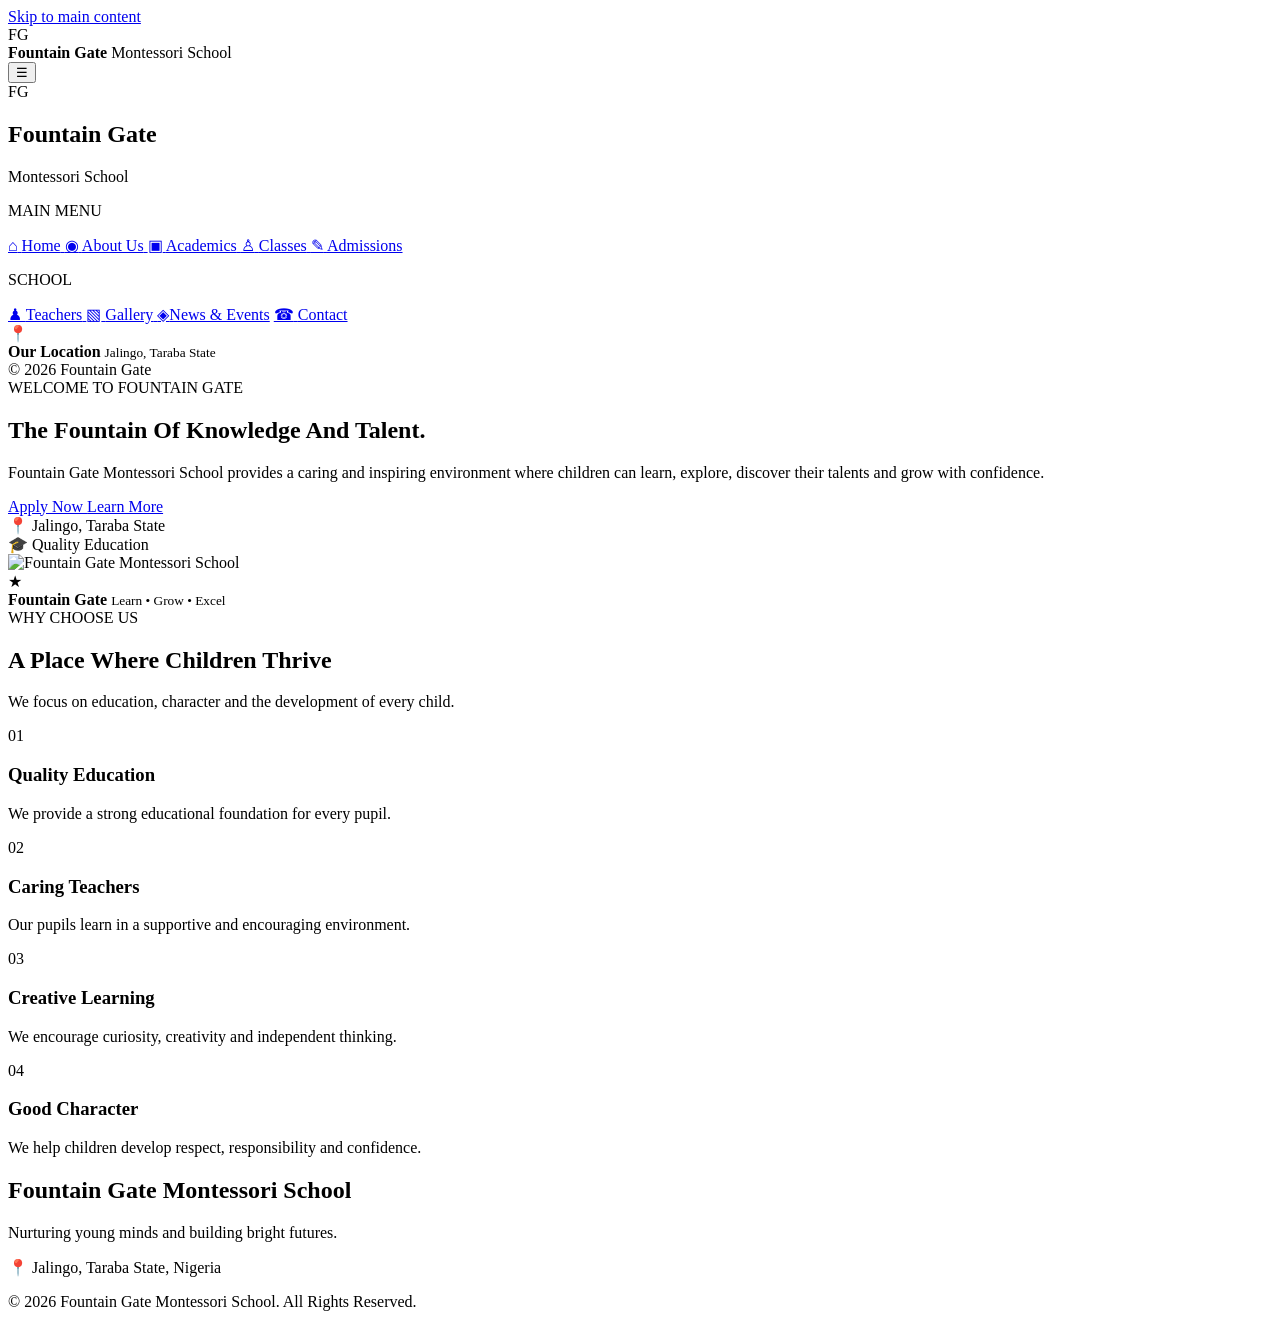
==== index.html @ 3d27c5d1 "Add files via upload" ====
<!DOCTYPE html>
<html lang="en">

<head>
    <meta charset="UTF-8">
    <meta name="viewport" content="width=device-width, initial-scale=1.0">

    <title>Fountain Gate Montessori School | Home</title>

    <meta name="description" content="Fountain Gate Montessori School: Fountain Gate Montessori School, Jalingo, Taraba State, Nigeria.">
<link rel="stylesheet" href="css/style.css">
<link rel="stylesheet" href="https://cdnjs.cloudflare.com/ajax/libs/font-awesome/6.5.2/css/all.min.css">
<link href="https://fonts.googleapis.com/css2?family=Poppins:wght@400;500;600;700;800&display=swap" rel="stylesheet">
</head>

<body>
<a class="skip" href="#main">Skip to main content</a>

<header class="mobile-header">

    <div class="mobile-logo">
        <div class="logo-box">FG</div>

        <div>
            <strong>Fountain Gate</strong>
            <span>Montessori School</span>
        </div>
    </div>

    <button type="button" class="menu-btn" id="menuBtn" aria-label="Open menu" aria-expanded="false" aria-controls="sidebar">
        ☰
    </button>

</header>


<aside class="sidebar" id="sidebar">

    <div class="sidebar-logo">

        <div class="sidebar-logo-icon">
            FG
        </div>

        <div>
            <h2>Fountain Gate</h2>
            <span>Montessori School</span>
        </div>

    </div>


    <nav class="sidebar-nav">

        <p class="nav-title">MAIN MENU</p>

        <a href="index.html" class="nav-item active">
            <span class="nav-icon">⌂</span>
            <span>Home</span>
        </a>

        <a href="about.html" class="nav-item">
            <span class="nav-icon">◉</span>
            <span>About Us</span>
        </a>

        <a href="academics.html" class="nav-item">
            <span class="nav-icon">▣</span>
            <span>Academics</span>
        </a>

        <a href="classes.html" class="nav-item">
            <span class="nav-icon">♙</span>
            <span>Classes</span>
        </a>

        <a href="admissions.html" class="nav-item">
            <span class="nav-icon">✎</span>
            <span>Admissions</span>
        </a>


        <p class="nav-title second-title">SCHOOL</p>

        <a href="teachers.html" class="nav-item">
            <span class="nav-icon">♟</span>
            <span>Teachers</span>
        </a>

        <a href="gallery.html" class="nav-item">
            <span class="nav-icon">▧</span>
            <span>Gallery</span>
        </a>
<a href="news-events.html" class="nav-item"><span class="nav-icon">◈</span><span>News &amp; Events</span></a>


        <a href="contact.html" class="nav-item">
            <span class="nav-icon">☎</span>
            <span>Contact</span>
        </a>

    </nav>


    <div class="sidebar-bottom">

        <div class="location-box">

            <span class="location-icon">📍</span>

            <div>
                <strong>Our Location</strong>
                <small>Jalingo, Taraba State</small>
            </div>

        </div>

        <div class="sidebar-year">
            © 2026 Fountain Gate
        </div>

    </div>

</aside>


<div class="overlay" id="overlay"></div>


<main class="main-content" id="main">

    <section class="hero">

        <div class="hero-content">

            <div class="hero-text">

                <span class="small-heading">
                    WELCOME TO FOUNTAIN GATE
                </span>

                <h1>
                    The Fountain Of
                    <span>Knowledge And Talent.</span>
                </h1>

                <p>
                    Fountain Gate Montessori School provides
                    a caring and inspiring environment where
                    children can learn, explore, discover their
                    talents and grow with confidence.
                </p>

                <div class="hero-buttons">

                    <a href="admissions.html"
                       class="btn red-btn">
                        Apply Now
                    </a>

                    <a href="about.html"
                       class="btn outline-btn">
                        Learn More
                    </a>

                </div>

                <div class="hero-details">

                    <div>
                        <strong>📍</strong>
                        <span>Jalingo, Taraba State</span>
                    </div>

                    <div>
                        <strong>🎓</strong>
                        <span>Quality Education</span>
                    </div>

                </div>

            </div>


            <div class="hero-image">

                <img loading="lazy" src="images/school.png"
                     alt="Fountain Gate Montessori School">

                <div class="hero-floating-card">

                    <div class="star">★</div>

                    <div>
                        <strong>Fountain Gate</strong>
                        <small>Learn • Grow • Excel</small>
                    </div>

                </div>

            </div>

        </div>

    </section>


    <section class="section">

        <div class="section-heading">

            <span>WHY CHOOSE US</span>

            <h2>
                A Place Where Children Thrive
            </h2>

            <p>
                We focus on education, character and
                the development of every child.
            </p>

        </div>


        <div class="card-grid">

            <div class="info-card">

                <div class="card-icon">01</div>

                <h3>Quality Education</h3>

                <p>
                    We provide a strong educational
                    foundation for every pupil.
                </p>

            </div>


            <div class="info-card">

                <div class="card-icon">02</div>

                <h3>Caring Teachers</h3>

                <p>
                    Our pupils learn in a supportive
                    and encouraging environment.
                </p>

            </div>


            <div class="info-card">

                <div class="card-icon">03</div>

                <h3>Creative Learning</h3>

                <p>
                    We encourage curiosity, creativity
                    and independent thinking.
                </p>

            </div>


            <div class="info-card">

                <div class="card-icon">04</div>

                <h3>Good Character</h3>

                <p>
                    We help children develop respect,
                    responsibility and confidence.
                </p>

            </div>

        </div>

    </section>


    <footer>

        <div class="footer-inner">

            <div>
                <h2>Fountain Gate Montessori School</h2>

                <p>
                    Nurturing young minds and building
                    bright futures.
                </p>
            </div>

            <div>
                <p>📍 Jalingo, Taraba State, Nigeria</p>
            </div>

        </div>

        <div class="copyright">
            © 2026 Fountain Gate Montessori School.
            All Rights Reserved.
        </div>

    </footer>

</main>


<script src="js/script.js"></script>
</body>

</html>
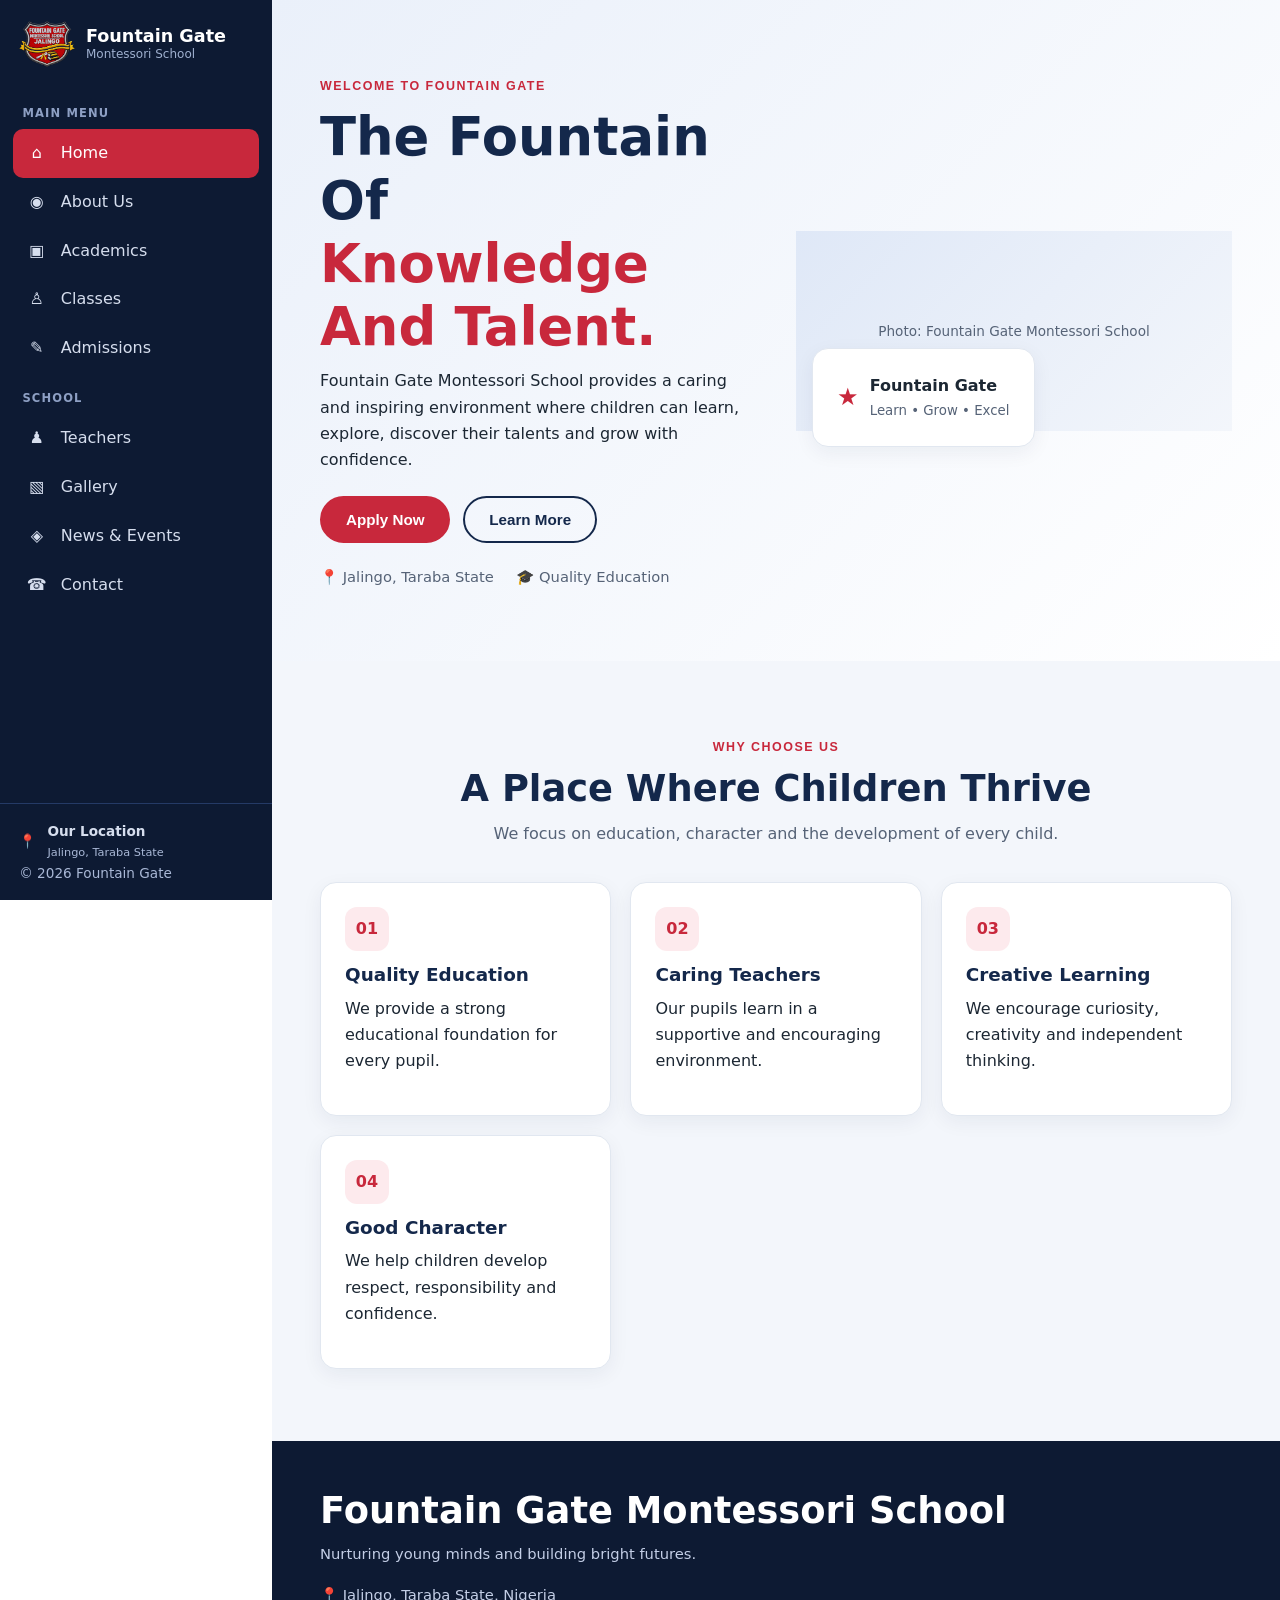
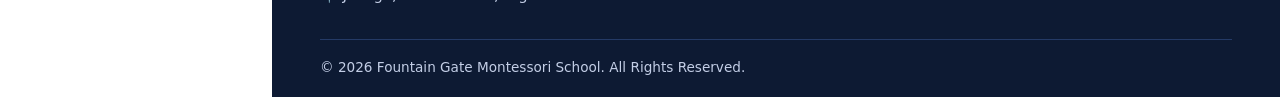
==== commit 3d37c5f3: "Add files via upload" ====
--- a/index.html
+++ b/index.html
@@ -11,6 +11,10 @@
 <link rel="stylesheet" href="css/style.css">
 <link rel="stylesheet" href="https://cdnjs.cloudflare.com/ajax/libs/font-awesome/6.5.2/css/all.min.css">
 <link href="https://fonts.googleapis.com/css2?family=Poppins:wght@400;500;600;700;800&display=swap" rel="stylesheet">
+<link rel="icon" href="images/favicon.ico" sizes="any">
+<link rel="icon" type="image/png" sizes="32x32" href="images/favicon-32.png">
+<link rel="apple-touch-icon" href="images/apple-touch-icon.png">
+<meta name="theme-color" content="#0d1a33">
 </head>
 
 <body>
@@ -19,7 +23,7 @@
 <header class="mobile-header">
 
     <div class="mobile-logo">
-        <div class="logo-box">FG</div>
+        <div class="logo-box"><img src="images/logo.png" alt="" width="54" height="45"></div>
 
         <div>
             <strong>Fountain Gate</strong>
@@ -38,9 +42,7 @@
 
     <div class="sidebar-logo">
 
-        <div class="sidebar-logo-icon">
-            FG
-        </div>
+        <div class="sidebar-logo-icon"><img src="images/logo.png" alt="" width="54" height="45"></div>
 
         <div>
             <h2>Fountain Gate</h2>
--- a/css/style.css
+++ b/css/style.css
@@ -0,0 +1,167 @@
+/* ============================================================
+   FOUNTAIN GATE MONTESSORI SCHOOL: one stylesheet for all pages
+   Change brand colors in :root. Everything else follows.
+   ============================================================ */
+:root{--navy:#14284b;--navy2:#0d1a33;--red:#c8283c;--soft:#f3f6fb;--line:#e1e7f0;--ink:#1c2733;--muted:#566377;--w:272px;--r:16px}
+*{box-sizing:border-box}
+html{scroll-behavior:smooth;scroll-padding-top:80px}
+body{margin:0;font:400 1rem/1.65 Poppins,system-ui,sans-serif;color:var(--ink);background:#fff}
+img{max-width:100%;display:block}
+a{color:inherit}
+h1,h2,h3,h4{line-height:1.2;margin:0 0 .6rem;color:var(--navy)}
+h1{font-size:clamp(2rem,5vw,3.3rem);font-weight:800}
+h2{font-size:clamp(1.5rem,3.5vw,2.3rem);font-weight:700}
+h3{font-size:1.15rem;font-weight:600}
+p{margin:0 0 1rem}
+:focus-visible{outline:3px solid var(--red);outline-offset:2px}
+.skip{position:absolute;left:-999px;top:0;z-index:300;background:var(--red);color:#fff;padding:.6rem 1rem}
+.skip:focus{left:0}
+
+/* ---------- mobile header, sidebar, overlay ---------- */
+.mobile-header{position:sticky;top:0;z-index:60;display:flex;justify-content:space-between;align-items:center;padding:.6rem 1rem;background:#fff;border-bottom:1px solid var(--line)}
+.mobile-logo,.sidebar-logo,.footer-logo{display:flex;gap:.7rem;align-items:center;line-height:1.25}
+.mobile-logo span,.sidebar-logo span,.footer-logo span{display:block;font-size:.75rem;color:var(--muted)}
+.logo-box,.sidebar-logo-icon,.footer-logo-icon,.footer-logo-box{display:grid;place-items:center;min-width:42px;height:42px;padding:0 .4rem;border-radius:12px;background:var(--red);color:#fff;font-weight:800;font-size:.85rem}
+.sidebar{position:fixed;inset:0 auto 0 0;width:var(--w);max-width:85vw;background:var(--navy2);color:#d6deee;z-index:80;display:flex;flex-direction:column;transform:translateX(-100%);transition:transform .25s;overflow-y:auto}
+.sidebar.open{transform:none}
+.overlay{position:fixed;inset:0;background:rgba(0,0,0,.5);z-index:70;display:none}
+.overlay.show{display:block}
+.sidebar-logo{padding:1.3rem 1.2rem}
+.sidebar-logo h2{color:#fff;font-size:1.1rem;margin:0}
+.sidebar-logo span{color:#9fb0cf}
+.sidebar-nav{padding:0 .8rem;flex:1}
+.nav-title{font-size:.72rem;letter-spacing:.1em;text-transform:uppercase;color:#8ea0c4;margin:1rem .6rem .4rem;font-weight:600}
+.nav-item{display:flex;align-items:center;gap:.8rem;padding:.7rem .8rem;border-radius:10px;text-decoration:none;color:#d6deee;font-weight:500}
+.nav-item:hover{background:#1c3260}
+.nav-item.active{background:var(--red);color:#fff}
+.nav-icon{width:1.4rem;text-align:center}
+.sidebar-bottom{padding:1rem 1.2rem;border-top:1px solid #243a66;font-size:.85rem}
+.sidebar .location-box{display:flex;gap:.7rem;align-items:center}
+.sidebar small,.sidebar-year{display:block;color:#a9b8d6}
+@media(min-width:992px){.sidebar{transform:none}.mobile-header,.overlay{display:none!important}.main-content{margin-left:var(--w)}}
+
+/* ---------- sections ---------- */
+main>section{padding:clamp(2.5rem,6vw,4.5rem) clamp(1rem,4vw,3rem)}
+.section{background:var(--soft)}
+.white-section{background:#fff}
+.section-heading{text-align:center;max-width:680px;margin:0 auto 2.2rem}
+.section-heading p{color:var(--muted)}
+.small-heading,.red-label,.section-heading>span,.footer-label,[class$="-text"]>span:first-child,[class$="-info"]>span:first-child,[class$="-content"]>span:first-child,[class$="-box"]>div>span:first-child{display:inline-block;color:var(--red);font:700 .78rem/1 Poppins,sans-serif;letter-spacing:.12em;margin-bottom:.8rem}
+[class$="-container"],.about-grid{max-width:1100px;margin:0 auto;display:grid;grid-template-columns:repeat(auto-fit,minmax(300px,1fr));gap:2rem;align-items:center}
+.card-grid,[class$="-grid"]:not(.about-grid){display:grid;gap:1.2rem;grid-template-columns:repeat(auto-fit,minmax(240px,1fr));max-width:1100px;margin:0 auto}
+[class$="-list"]{display:grid;gap:.8rem;max-width:1100px;margin:0 auto}
+ul[class$="-list"]{list-style:none;padding:0}
+.about-image img{border-radius:var(--r);width:100%;aspect-ratio:4/3;object-fit:cover}
+
+/* ---------- heroes ---------- */
+section[class$="-hero"]{background:linear-gradient(135deg,var(--navy2),var(--navy) 60%,#27437a);color:#e9eefb;padding:clamp(3rem,8vw,6rem) clamp(1rem,4vw,3rem)}
+section[class$="-hero"]>div{max-width:1100px;margin:auto}
+section[class$="-hero"] h1{color:#fff}
+section[class$="-hero"] strong{color:#ff9aa7}
+section[class$="-hero"] p{max-width:60ch;color:#d3ddf2}
+.hero{background:linear-gradient(135deg,#eaf0fa,#fff)}
+.hero-content{max-width:1100px;margin:auto;display:grid;grid-template-columns:repeat(auto-fit,minmax(300px,1fr));gap:2.5rem;align-items:center}
+.hero h1 span{display:block;color:var(--red)}
+.hero-buttons,.hero-details,.cta-buttons,.application-actions,.quick-actions,.gallery-actions,.news-actions{display:flex;flex-wrap:wrap;gap:.8rem;margin-top:1.4rem}
+.hero-details{color:var(--muted);font-size:.92rem;gap:1.4rem}
+.hero-image{position:relative}
+.hero-image img{border-radius:24px;width:100%;aspect-ratio:4/3;object-fit:cover}
+.hero-floating-card{position:absolute;left:1rem;bottom:-1rem;display:flex;gap:.7rem;align-items:center;background:#fff;padding:.8rem 1.1rem;border:0;border-radius:14px;box-shadow:0 10px 30px rgba(20,40,75,.18)}
+.hero-floating-card small{display:block;color:var(--muted)}
+.star{color:var(--red);font-size:1.5rem}
+
+/* ---------- buttons ---------- */
+[class*="btn"],[class$="button"],.cta-apply,.cta-contact,.quick-phone,.quick-email{display:inline-flex;align-items:center;justify-content:center;gap:.5rem;padding:.8rem 1.5rem;border-radius:999px;border:2px solid var(--red);background:var(--red);color:#fff;font:600 .95rem Poppins,sans-serif;text-decoration:none;cursor:pointer;transition:transform .15s,background .15s}
+[class*="btn"]:hover,[class$="button"]:hover,.quick-phone:hover,.quick-email:hover{transform:translateY(-2px);background:#a91f31}
+.quick-phone:hover,.quick-email:hover{color:#fff}
+[class*="outline"]{background:transparent;color:var(--navy);border-color:var(--navy)}
+[class*="outline"]:hover{background:var(--navy);color:#fff}
+.white-btn,.phone-button,.quick-phone,.quick-email,.cta-contact{background:#fff;color:var(--navy);border-color:#fff}
+.menu-btn{width:44px;height:44px;padding:0;font-size:1.3rem;background:#fff;color:var(--navy);border:1px solid var(--line);border-radius:10px}
+.menu-btn:hover{background:var(--soft);transform:none}
+.map-btn{margin-top:1rem}
+
+/* ---------- cards ---------- */
+.info-card,[class$="-card"]{background:#fff;border:1px solid var(--line);border-radius:var(--r);padding:1.5rem;box-shadow:0 6px 20px rgba(20,40,75,.06)}
+.news-card,.teacher-card{padding:0;overflow:hidden}
+.news-content,.teacher-info{padding:1.3rem}
+.news-image img,.teacher-image img{width:100%;height:210px;object-fit:cover}
+.teacher-image{background:var(--soft);min-height:120px}
+.teacher-role,.news-category{display:inline-block;color:var(--red);font-weight:600;font-size:.85rem}
+.teacher-tags{display:flex;flex-wrap:wrap;gap:.4rem}
+.teacher-tags span{background:#eef3fb;padding:.2rem .7rem;border-radius:99px;font-size:.78rem}
+.card-icon,[class$="-number"],.learning-icon,.requirement-icon,.event-icon{display:inline-grid;place-items:center;min-width:44px;height:44px;padding:0 .5rem;border-radius:12px;background:#fdeaed;color:var(--red);font-weight:700;margin-bottom:.8rem}
+.stat-number,.anniversary-number{display:block;background:none;height:auto;padding:0;font-size:2.2rem;font-weight:800}
+.requirement-item,.value-item{display:flex;gap:.9rem;align-items:flex-start}
+.event-card{display:grid;grid-template-columns:90px 1fr;gap:1.2rem;align-items:center}
+.event-date{background:var(--navy);color:#fff;border-radius:14px;text-align:center;padding:.7rem}
+.event-date strong{display:block;font-size:1.6rem;line-height:1.1}
+.event-date span{font-size:.7rem;letter-spacing:.08em}
+.events-list{max-width:900px}
+
+/* ---------- gallery ---------- */
+.gallery-container{display:grid;grid-template-columns:repeat(auto-fill,minmax(250px,1fr));grid-auto-rows:240px;gap:1rem}
+.gallery-item{position:relative;overflow:hidden;border-radius:var(--r);background:var(--soft);cursor:zoom-in}
+.gallery-item.large{grid-column:span 2}
+@media(max-width:600px){.gallery-item.large{grid-column:auto}}
+.gallery-item img{width:100%;height:100%;object-fit:cover;transition:transform .4s}
+.gallery-item:hover img{transform:scale(1.05)}
+.gallery-overlay{position:absolute;inset:auto 0 0 0;padding:1rem;color:#fff;background:linear-gradient(transparent,rgba(8,16,36,.88))}
+.gallery-overlay h3{color:#fff;margin:0}
+.gallery-overlay p{margin:0;font-size:.85rem}
+.gallery-overlay span{font-size:.75rem;opacity:.85}
+.img-missing{display:grid;place-items:center;width:100%;height:100%;min-height:200px;background:linear-gradient(135deg,#dfe8f7,#f3f6fb);color:var(--muted);font-size:.85rem;text-align:center;padding:1rem;border-radius:inherit}
+.lightbox{position:fixed;inset:0;background:rgba(5,10,25,.93);display:none;place-items:center;z-index:300;padding:1rem}
+.lightbox.show{display:grid}
+.lightbox img{max-height:85vh;max-width:95vw;border-radius:12px}
+.lightbox button{position:absolute;top:1rem;right:1rem;width:44px;height:44px;border-radius:50%;border:0;background:#fff;color:var(--navy);font-size:1.6rem;cursor:pointer}
+.life-points{display:grid;grid-template-columns:repeat(2,1fr);gap:1rem}
+.life-points>div{background:rgba(255,255,255,.1);padding:1rem;border-radius:12px}
+.life-points strong{display:block;color:#ff9aa7}
+
+/* ---------- dark call-to-action boxes ---------- */
+[class$="cta-box"],.application-box,.quick-contact-container,.school-life-container{background:var(--navy);color:#dbe4f7;border-radius:24px;padding:clamp(1.5rem,4vw,3rem)}
+[class$="cta-box"],.application-box{max-width:1100px;margin:0 auto;display:grid;grid-template-columns:repeat(auto-fit,minmax(280px,1fr));gap:1.5rem;align-items:center}
+[class$="cta-box"] h2,.application-box h2,.quick-contact-container h2,.school-life-container h2{color:#fff}
+[class$="cta-box"] span:first-child,.application-box span:first-child,.quick-contact-container span:first-child,.school-life-container span:first-child{color:#ff9aa7}
+[class$="cta-box"] [class*="outline"],.application-box [class*="outline"],section[class$="-hero"] [class*="outline"]{color:#fff;border-color:#fff}
+[class$="cta-box"] [class*="outline"]:hover,section[class$="-hero"] [class*="outline"]:hover{background:#fff;color:var(--navy)}
+section[class$="-hero"] span:first-child{color:#ff9aa7}
+
+/* ---------- contact & forms ---------- */
+.contact-form{display:grid;gap:1rem}
+.form-row{display:grid;grid-template-columns:repeat(auto-fit,minmax(220px,1fr));gap:1rem}
+.form-group label{display:block;font-weight:600;margin-bottom:.3rem;font-size:.92rem}
+input,select,textarea{width:100%;font:inherit;padding:.75rem .9rem;border:2px solid var(--line);border-radius:12px;background:#fff;color:var(--ink)}
+input:focus,select:focus,textarea:focus{border-color:var(--navy);outline:3px solid rgba(200,40,60,.25);outline-offset:0}
+.form-group.invalid input,.form-group.invalid select,.form-group.invalid textarea{border-color:#b3261e}
+.err{color:#b3261e;font-size:.85rem;margin:.25rem 0 0}
+.req{color:#b3261e}
+.form-status{padding:.9rem 1rem;border-radius:12px;font-weight:500}
+.form-status[hidden]{display:none}
+.form-status.ok{background:#e3f5e8;color:#12401f}
+.form-status.bad{background:#fbe3e1;color:#6b1410}
+.form-status.info{background:#e6eefb;color:#14284b}
+.location-box-large{background:var(--soft);border-radius:var(--r);padding:1.5rem}
+.location-details>div{display:flex;gap:.9rem;margin-bottom:1rem}
+.location-details i{color:var(--red);margin-top:.35rem}
+.location-details p{margin:0;overflow-wrap:anywhere}
+.location-placeholder{display:grid;place-items:center;gap:.4rem;min-height:130px;background:#dfe8f7;border-radius:12px;color:var(--navy);font-weight:600}
+
+/* ---------- footers ---------- */
+footer{background:var(--navy2);color:#c3cee6;padding:3rem clamp(1rem,4vw,3rem) 1.2rem;font-size:.92rem}
+footer h2,footer h3,footer h4{color:#fff}
+footer a{text-decoration:none;color:#c3cee6}
+footer a:hover{color:#fff;text-decoration:underline}
+footer span{color:#a9b8d6}
+.footer-container,.footer-inner{align-items:start}
+.footer-container{grid-template-columns:repeat(auto-fit,minmax(200px,1fr))}
+.footer-column{display:flex;flex-direction:column;gap:.5rem}
+.footer-socials{display:flex;gap:.6rem}
+.footer-socials a{display:grid;place-items:center;width:40px;height:40px;border-radius:50%;background:#1c3260}
+.footer-bottom,.copyright{max-width:1100px;margin:2rem auto 0;padding-top:1rem;border-top:1px solid #243a66;display:flex;flex-wrap:wrap;justify-content:space-between;gap:.5rem;font-size:.85rem}
+@media(prefers-reduced-motion:reduce){*{transition:none!important;scroll-behavior:auto!important}}
+
+/* school logo badge */
+.logo-box,.sidebar-logo-icon,.footer-logo-icon{background:none;padding:0;min-width:0;width:auto;height:auto;overflow:visible}
+.logo-box img,.sidebar-logo-icon img,.footer-logo-icon img{display:block;height:46px;width:auto}
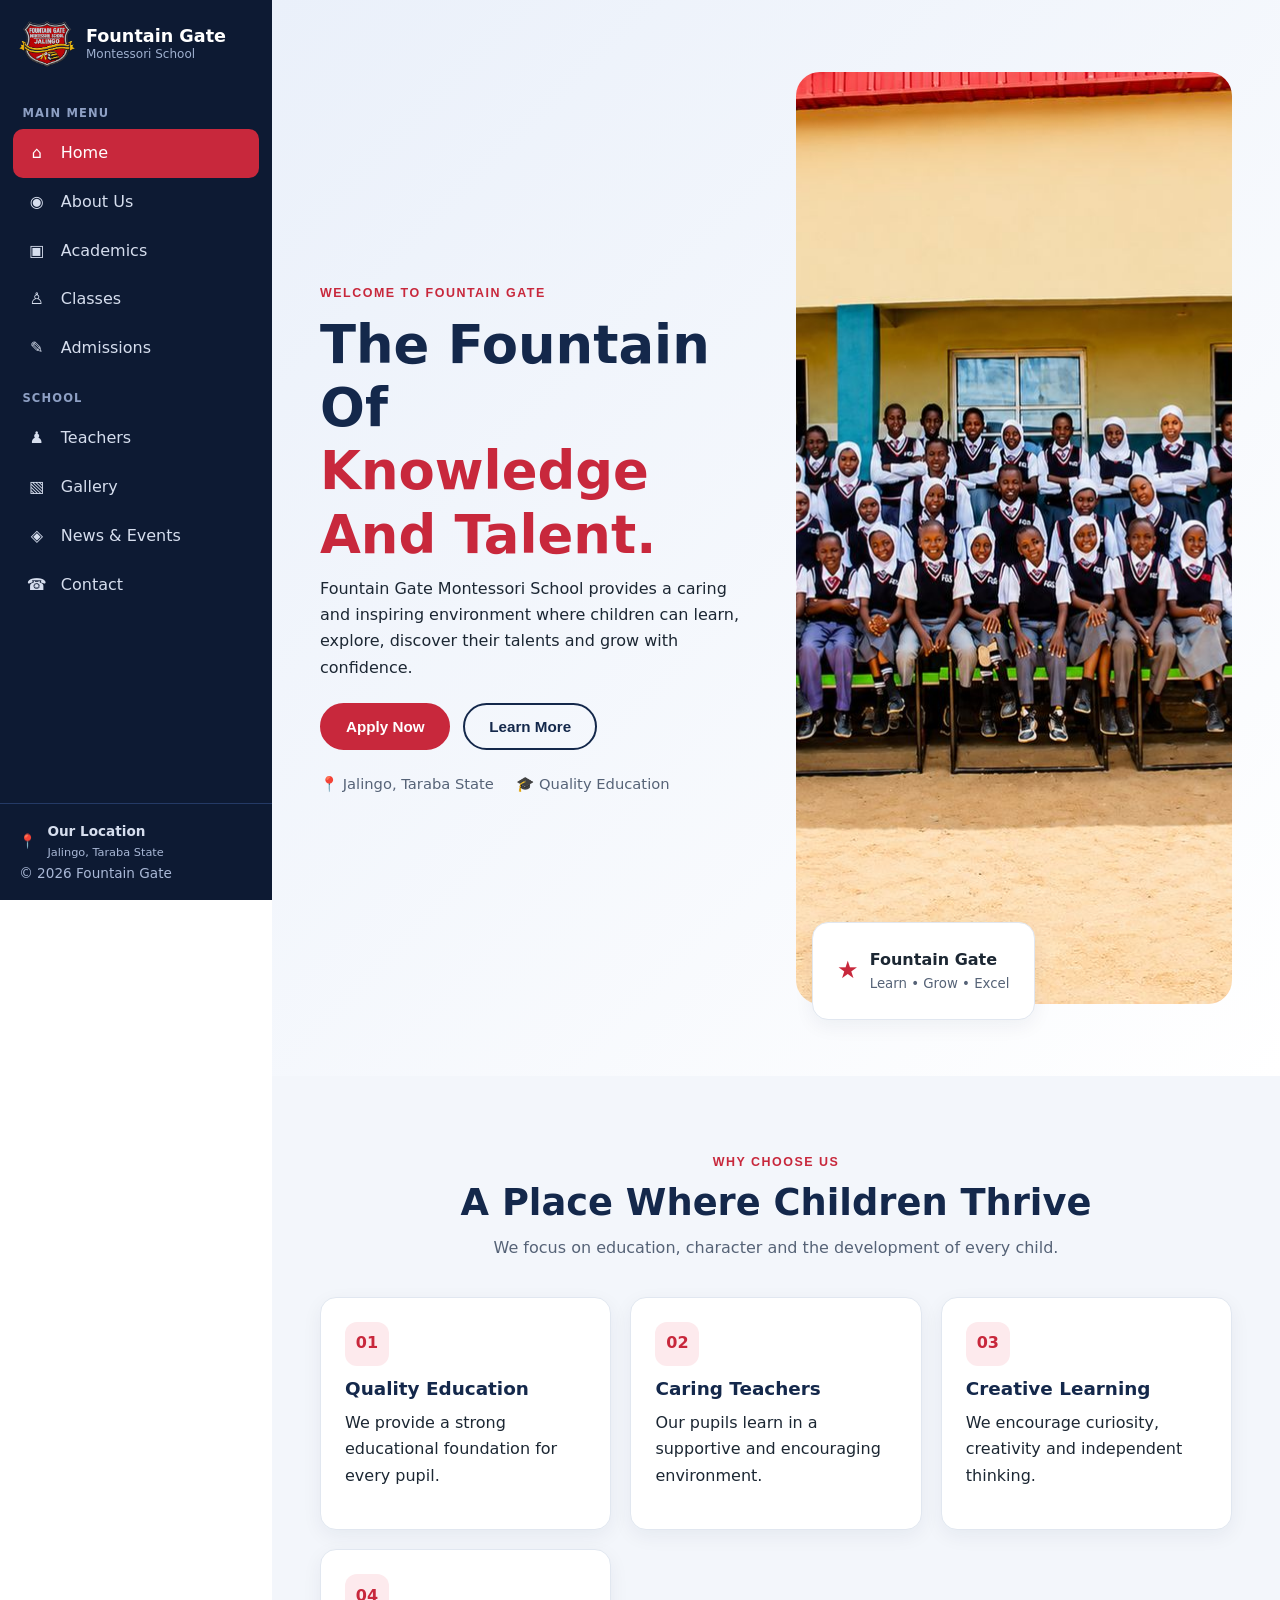
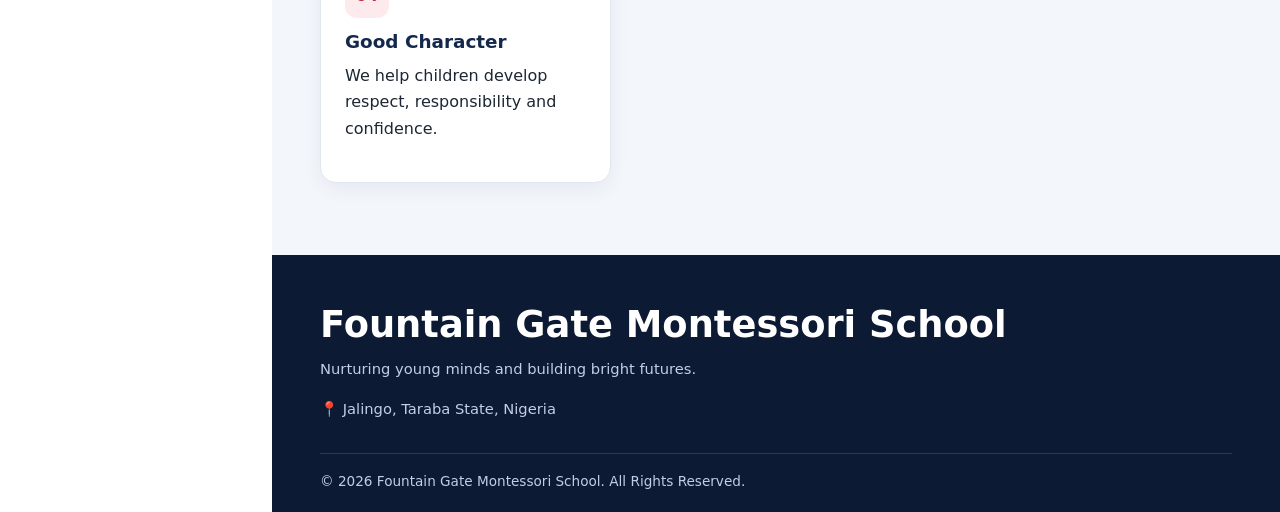
==== commit 18c26c12: "Add files via upload" ====
--- a/index.html
+++ b/index.html
@@ -186,8 +186,7 @@
 
             <div class="hero-image">
 
-                <img loading="lazy" src="images/school.png"
-                     alt="Fountain Gate Montessori School">
+                <img src="images/school.jpg" width="1400" height="932" alt="Pupils of Fountain Gate on the school grounds in front of the school building">
 
                 <div class="hero-floating-card">
 
--- a/css/style.css
+++ b/css/style.css
@@ -165,3 +165,23 @@
 /* school logo badge */
 .logo-box,.sidebar-logo-icon,.footer-logo-icon{background:none;padding:0;min-width:0;width:auto;height:auto;overflow:visible}
 .logo-box img,.sidebar-logo-icon img,.footer-logo-icon img{display:block;height:46px;width:auto}
+
+.class-age{color:var(--red);font-weight:600;font-size:.85rem;margin:-.2rem 0 .6rem}
+
+/* admissions: checklist and FAQ */
+.documents-section{background:#fff}
+.faq-section{background:var(--soft)}
+.check-list{margin:.4rem 0 0;padding:0;list-style:none;display:grid;gap:.6rem}
+.check-list li{position:relative;padding-left:1.7rem}
+.check-list li::before{content:"\2713";position:absolute;left:0;top:0;color:var(--red);font-weight:800}
+.school-btn,.school-btn-outline{display:inline-flex;align-items:center;justify-content:center;padding:.7rem 1.3rem;border-radius:999px;border:2px solid var(--red);background:var(--red);color:#fff;font:600 .9rem Poppins,sans-serif;text-decoration:none}
+.school-btn-outline{background:transparent;color:var(--navy);border-color:var(--navy)}
+.school-btn:hover{background:#a91f31}
+.school-btn-outline:hover{background:var(--navy);color:#fff}
+.faq-list{max-width:820px}
+.faq-list details{background:#fff;border:1px solid var(--line);border-radius:var(--r);padding:0 1.3rem}
+.faq-list summary{cursor:pointer;padding:1.1rem 0;font-weight:600;color:var(--navy);list-style:none;display:flex;justify-content:space-between;gap:1rem}
+.faq-list summary::-webkit-details-marker{display:none}
+.faq-list summary::after{content:"+";color:var(--red);font-size:1.4rem;line-height:1}
+.faq-list details[open] summary::after{content:"\2212"}
+.faq-list details p{color:var(--muted);margin:0 0 1.1rem}
